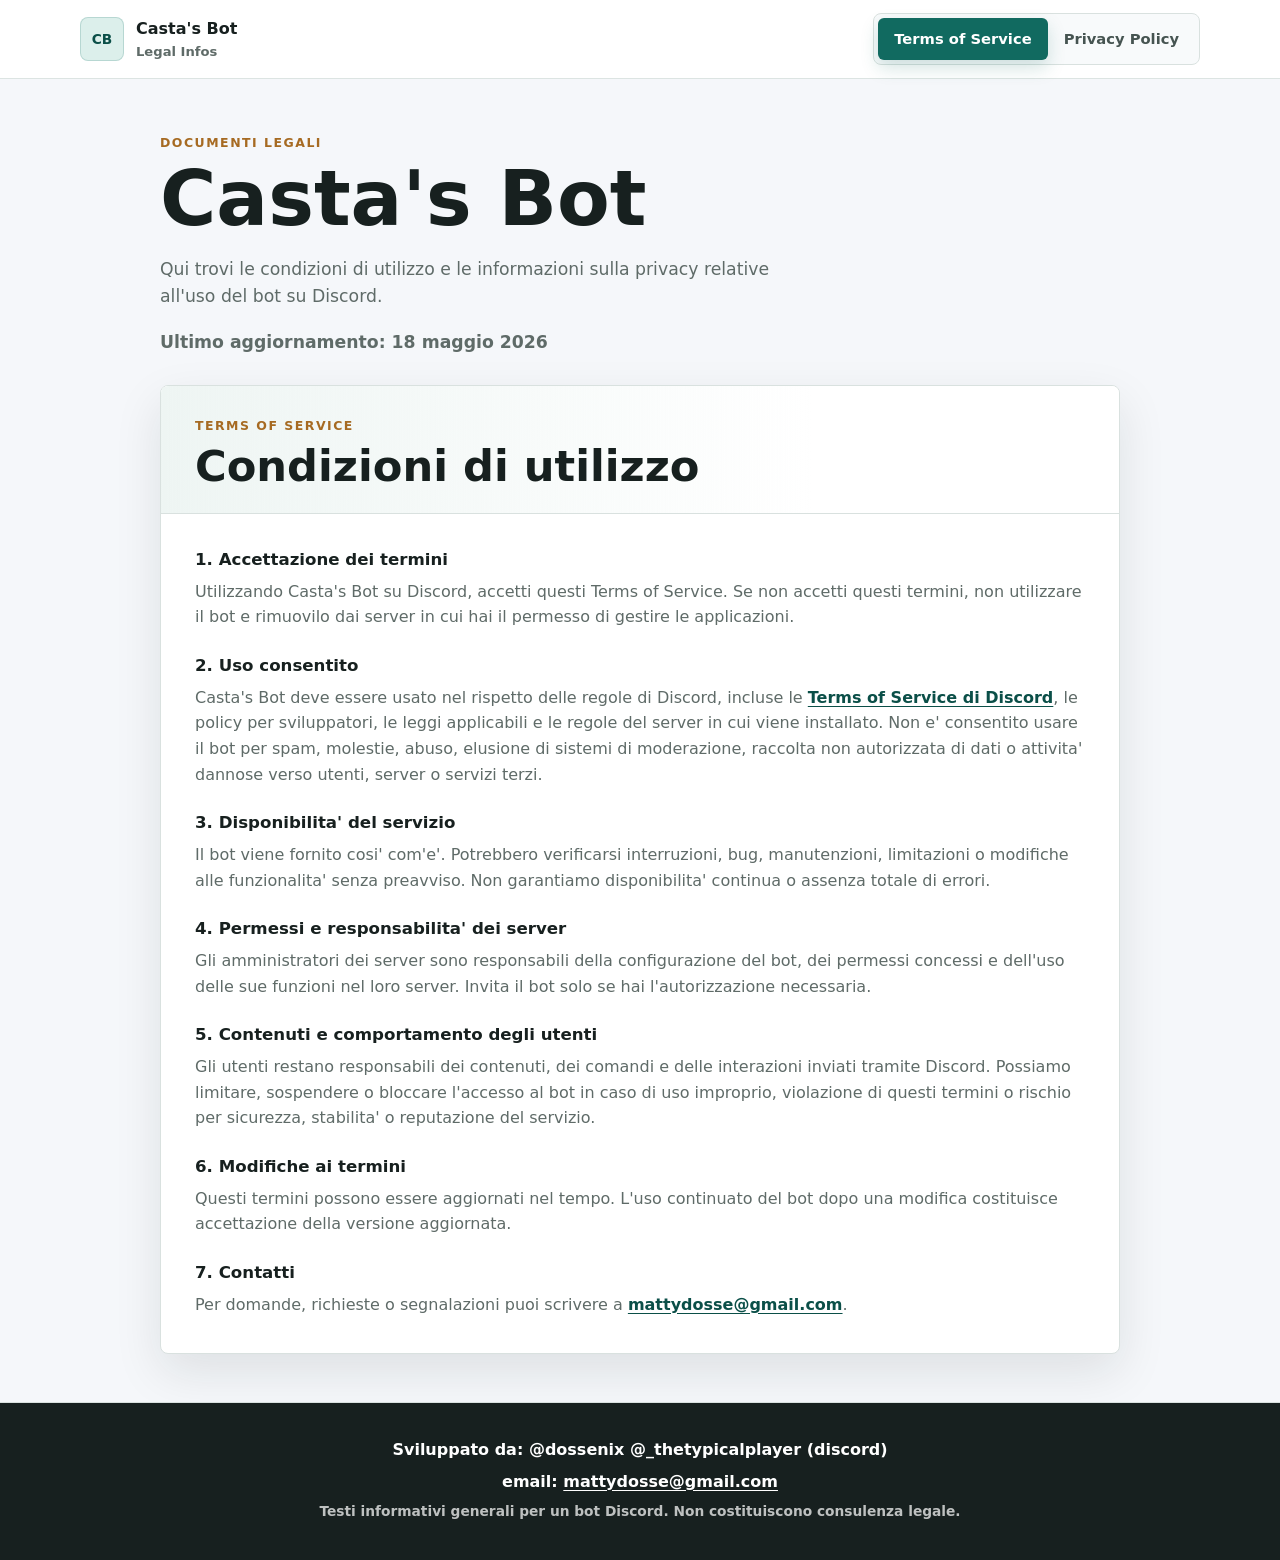
==== index.html @ 1a8fc3c4 "Add legal information page" ====
<!doctype html>
<html lang="it">
  <head>
    <meta charset="utf-8" />
    <meta name="viewport" content="width=device-width, initial-scale=1" />
    <meta
      name="description"
      content="Terms of Service e Privacy Policy per Casta's Bot, bot Discord."
    />
    <title>Casta's Bot | Legal Infos</title>
    <link rel="stylesheet" href="styles.css" />
  </head>
  <body>
    <header class="site-header">
      <nav class="nav" aria-label="Navigazione principale">
        <a class="brand" href="#terms" aria-label="Casta's Bot legal infos">
          <span class="brand-mark" aria-hidden="true">CB</span>
          <span>
            <span class="brand-name">Casta's Bot</span>
            <span class="brand-subtitle">Legal Infos</span>
          </span>
        </a>

        <div class="tabs" role="tablist" aria-label="Documenti legali">
          <button
            class="tab-button is-active"
            type="button"
            role="tab"
            aria-selected="true"
            aria-controls="terms"
            data-target="terms"
          >
            Terms of Service
          </button>
          <button
            class="tab-button"
            type="button"
            role="tab"
            aria-selected="false"
            aria-controls="privacy"
            data-target="privacy"
          >
            Privacy Policy
          </button>
        </div>
      </nav>
    </header>

    <main class="page-shell">
      <section class="intro" aria-labelledby="page-title">
        <p class="eyebrow">Documenti legali</p>
        <h1 id="page-title">Casta's Bot</h1>
        <p>
          Qui trovi le condizioni di utilizzo e le informazioni sulla privacy
          relative all'uso del bot su Discord.
        </p>
        <p class="last-updated">Ultimo aggiornamento: 18 maggio 2026</p>
      </section>

      <section
        class="policy-panel is-visible"
        id="terms"
        role="tabpanel"
        aria-labelledby="terms-title"
      >
        <div class="panel-heading">
          <p class="section-kicker">Terms of Service</p>
          <h2 id="terms-title">Condizioni di utilizzo</h2>
        </div>

        <article class="policy-content">
          <h3>1. Accettazione dei termini</h3>
          <p>
            Utilizzando Casta's Bot su Discord, accetti questi Terms of Service.
            Se non accetti questi termini, non utilizzare il bot e rimuovilo dai
            server in cui hai il permesso di gestire le applicazioni.
          </p>

          <h3>2. Uso consentito</h3>
          <p>
            Casta's Bot deve essere usato nel rispetto delle regole di Discord,
            incluse le
            <a href="https://discord.com/terms" target="_blank" rel="noreferrer"
              >Terms of Service di Discord</a
            >, le policy per sviluppatori, le leggi applicabili e le regole del
            server in cui viene installato. Non e' consentito usare il bot per
            spam, molestie, abuso, elusione di sistemi di moderazione, raccolta
            non autorizzata di dati o attivita' dannose verso utenti, server o
            servizi terzi.
          </p>

          <h3>3. Disponibilita' del servizio</h3>
          <p>
            Il bot viene fornito cosi' com'e'. Potrebbero verificarsi interruzioni,
            bug, manutenzioni, limitazioni o modifiche alle funzionalita' senza
            preavviso. Non garantiamo disponibilita' continua o assenza totale di
            errori.
          </p>

          <h3>4. Permessi e responsabilita' dei server</h3>
          <p>
            Gli amministratori dei server sono responsabili della configurazione
            del bot, dei permessi concessi e dell'uso delle sue funzioni nel loro
            server. Invita il bot solo se hai l'autorizzazione necessaria.
          </p>

          <h3>5. Contenuti e comportamento degli utenti</h3>
          <p>
            Gli utenti restano responsabili dei contenuti, dei comandi e delle
            interazioni inviati tramite Discord. Possiamo limitare, sospendere o
            bloccare l'accesso al bot in caso di uso improprio, violazione di
            questi termini o rischio per sicurezza, stabilita' o reputazione del
            servizio.
          </p>

          <h3>6. Modifiche ai termini</h3>
          <p>
            Questi termini possono essere aggiornati nel tempo. L'uso continuato
            del bot dopo una modifica costituisce accettazione della versione
            aggiornata.
          </p>

          <h3>7. Contatti</h3>
          <p>
            Per domande, richieste o segnalazioni puoi scrivere a
            <a href="mailto:mattydosse@gmail.com">mattydosse@gmail.com</a>.
          </p>
        </article>
      </section>

      <section
        class="policy-panel"
        id="privacy"
        role="tabpanel"
        aria-labelledby="privacy-title"
        hidden
      >
        <div class="panel-heading">
          <p class="section-kicker">Privacy Policy</p>
          <h2 id="privacy-title">Informativa sulla privacy</h2>
        </div>

        <article class="policy-content">
          <h3>1. Dati che possiamo trattare</h3>
          <p>
            Casta's Bot puo' trattare dati tecnici e dati Discord necessari al
            funzionamento del bot, come ID utente, ID server, ID canali, ruoli,
            impostazioni del server, comandi usati, timestamp, log tecnici e
            contenuti inviati dagli utenti quando sono necessari per eseguire una
            funzione richiesta.
          </p>

          <h3>2. Finalita' del trattamento</h3>
          <p>
            I dati vengono usati per fornire le funzionalita' del bot, gestire la
            configurazione dei server, migliorare stabilita' e sicurezza,
            prevenire abusi, correggere errori e rispondere a richieste di
            supporto.
          </p>

          <h3>3. Conservazione dei dati</h3>
          <p>
            Conserviamo i dati solo per il tempo necessario al funzionamento del
            bot, alla sicurezza del servizio, alla risoluzione di problemi
            tecnici o agli obblighi applicabili. I dati non piu' necessari
            vengono eliminati o resi non riconducibili quando possibile.
          </p>

          <h3>4. Condivisione dei dati</h3>
          <p>
            Non vendiamo i dati degli utenti. I dati possono essere trattati da
            servizi tecnici usati per ospitare, monitorare o mantenere il bot,
            oppure condivisi quando richiesto dalla legge o necessario per
            proteggere utenti, server e integrita' del servizio.
          </p>

          <h3>5. Sicurezza</h3>
          <p>
            Usiamo misure ragionevoli per proteggere i dati trattati dal bot.
            Nessun sistema online, tuttavia, puo' essere considerato sicuro al
            100%.
          </p>

          <h3>6. Diritti e richieste degli utenti</h3>
          <p>
            Puoi richiedere informazioni, correzione o cancellazione dei dati
            associati al tuo utilizzo del bot scrivendo a
            <a href="mailto:mattydosse@gmail.com">mattydosse@gmail.com</a>. Per
            aiutarci a gestire la richiesta, includi il tuo ID Discord e, se
            rilevante, l'ID del server.
          </p>

          <h3>7. Servizi di terze parti</h3>
          <p>
            Il bot opera sulla piattaforma Discord. L'uso di Discord resta
            soggetto ai
            <a href="https://discord.com/terms" target="_blank" rel="noreferrer"
              >termini</a
            >, alla
            <a href="https://discord.com/privacy" target="_blank" rel="noreferrer"
              >privacy policy</a
            >
            e alle impostazioni privacy di Discord. Per le applicazioni Discord
            possono inoltre applicarsi i
            <a
              href="https://support-dev.discord.com/hc/en-us/articles/8562894815383-Discord-Developer-Terms-of-Service"
              target="_blank"
              rel="noreferrer"
              >Developer Terms of Service</a
            >
            e la
            <a
              href="https://support-dev.discord.com/hc/en-us/articles/8563934450327-Discord-Developer-Policy"
              target="_blank"
              rel="noreferrer"
              >Developer Policy</a
            >.
          </p>

          <h3>8. Modifiche alla privacy policy</h3>
          <p>
            Questa Privacy Policy puo' essere aggiornata nel tempo. La versione
            pubblicata su questa pagina e' quella attualmente applicabile.
          </p>
        </article>
      </section>
    </main>

    <footer class="footer">
      <p>Sviluppato da: @dossenix @_thetypicalplayer (discord)</p>
      <p>email: <a href="mailto:mattydosse@gmail.com">mattydosse@gmail.com</a></p>
      <p class="disclaimer">
        Testi informativi generali per un bot Discord. Non costituiscono
        consulenza legale.
      </p>
    </footer>

    <script src="script.js"></script>
  </body>
</html>
---- styles.css ----
:root {
  color-scheme: light;
  --bg: #f5f7fa;
  --surface: #ffffff;
  --surface-soft: #eef5f3;
  --text: #17201f;
  --muted: #5f6b68;
  --line: #d9e1df;
  --accent: #116a60;
  --accent-strong: #0b4f48;
  --accent-soft: #dcefeb;
  --gold: #a66a22;
  --shadow: 0 18px 48px rgba(18, 32, 30, 0.1);
}

* {
  box-sizing: border-box;
}

html {
  scroll-behavior: smooth;
}

body {
  margin: 0;
  min-height: 100vh;
  background: var(--bg);
  color: var(--text);
  font-family:
    Inter, ui-sans-serif, system-ui, -apple-system, BlinkMacSystemFont, "Segoe UI",
    sans-serif;
  line-height: 1.6;
}

a {
  color: var(--accent-strong);
  font-weight: 700;
  text-decoration-thickness: 0.08em;
  text-underline-offset: 0.18em;
}

.site-header {
  position: sticky;
  top: 0;
  z-index: 10;
  border-bottom: 1px solid rgba(217, 225, 223, 0.9);
  background: rgba(255, 255, 255, 0.92);
  backdrop-filter: blur(18px);
}

.nav {
  display: flex;
  width: min(1120px, calc(100% - 32px));
  min-height: 78px;
  margin: 0 auto;
  align-items: center;
  justify-content: space-between;
  gap: 24px;
}

.brand {
  display: inline-flex;
  min-width: 0;
  align-items: center;
  gap: 12px;
  color: inherit;
  text-decoration: none;
}

.brand-mark {
  display: grid;
  width: 44px;
  height: 44px;
  flex: 0 0 auto;
  place-items: center;
  border: 1px solid rgba(17, 106, 96, 0.18);
  border-radius: 8px;
  background: var(--accent-soft);
  color: var(--accent-strong);
  font-size: 0.86rem;
  font-weight: 900;
  letter-spacing: 0;
}

.brand-name,
.brand-subtitle {
  display: block;
}

.brand-name {
  font-size: 1rem;
  font-weight: 850;
}

.brand-subtitle {
  color: var(--muted);
  font-size: 0.82rem;
  font-weight: 700;
}

.tabs {
  display: inline-flex;
  min-width: 0;
  padding: 4px;
  border: 1px solid var(--line);
  border-radius: 8px;
  background: #f8fafb;
}

.tab-button {
  min-height: 42px;
  border: 0;
  border-radius: 6px;
  background: transparent;
  color: #465451;
  cursor: pointer;
  font: inherit;
  font-size: 0.92rem;
  font-weight: 800;
  padding: 0 16px;
  transition:
    background 160ms ease,
    color 160ms ease,
    box-shadow 160ms ease;
}

.tab-button:hover {
  color: var(--text);
}

.tab-button:focus-visible {
  outline: 3px solid rgba(17, 106, 96, 0.22);
  outline-offset: 2px;
}

.tab-button.is-active {
  background: var(--accent);
  color: #ffffff;
  box-shadow: 0 8px 18px rgba(17, 106, 96, 0.18);
}

.page-shell {
  width: min(960px, calc(100% - 32px));
  margin: 0 auto;
  padding: 54px 0 48px;
}

.intro {
  max-width: 760px;
  padding: 0 0 28px;
}

.eyebrow,
.section-kicker {
  margin: 0 0 8px;
  color: var(--gold);
  font-size: 0.78rem;
  font-weight: 900;
  letter-spacing: 0.12em;
  text-transform: uppercase;
}

h1,
h2,
h3,
p {
  overflow-wrap: anywhere;
}

h1 {
  margin: 0;
  font-size: clamp(2.3rem, 6vw, 4.8rem);
  line-height: 1;
  letter-spacing: 0;
}

.intro p:not(.eyebrow) {
  max-width: 660px;
  margin: 18px 0 0;
  color: var(--muted);
  font-size: 1.08rem;
}

.intro .last-updated {
  color: var(--accent-strong);
  font-size: 0.95rem;
  font-weight: 850;
}

.policy-panel {
  border: 1px solid var(--line);
  border-radius: 8px;
  background: var(--surface);
  box-shadow: var(--shadow);
  overflow: hidden;
}

.policy-panel[hidden] {
  display: none;
}

.panel-heading {
  padding: 30px 34px 24px;
  border-bottom: 1px solid var(--line);
  background:
    linear-gradient(90deg, var(--surface-soft) 0, rgba(255, 255, 255, 0) 68%),
    var(--surface);
}

.panel-heading h2 {
  margin: 0;
  font-size: clamp(1.7rem, 4vw, 2.7rem);
  line-height: 1.05;
  letter-spacing: 0;
}

.policy-content {
  padding: 10px 34px 36px;
}

.policy-content h3 {
  margin: 26px 0 8px;
  font-size: 1.04rem;
  line-height: 1.25;
}

.policy-content p {
  margin: 0;
  color: var(--muted);
}

.footer {
  border-top: 1px solid var(--line);
  background: #17201f;
  color: #ffffff;
  padding: 28px 16px 32px;
  text-align: center;
}

.footer p {
  margin: 6px 0;
  font-weight: 750;
}

.footer a {
  color: #ffffff;
}

.footer .disclaimer {
  color: rgba(255, 255, 255, 0.72);
  font-size: 0.86rem;
  font-weight: 600;
}

@media (max-width: 720px) {
  .nav {
    align-items: stretch;
    flex-direction: column;
    gap: 14px;
    min-height: auto;
    padding: 14px 0;
  }

  .tabs {
    display: grid;
    grid-template-columns: 1fr 1fr;
    width: 100%;
  }

  .tab-button {
    min-width: 0;
    padding: 0 8px;
    font-size: 0.82rem;
  }

  .page-shell {
    padding-top: 36px;
  }

  .panel-heading,
  .policy-content {
    padding-left: 20px;
    padding-right: 20px;
  }
}
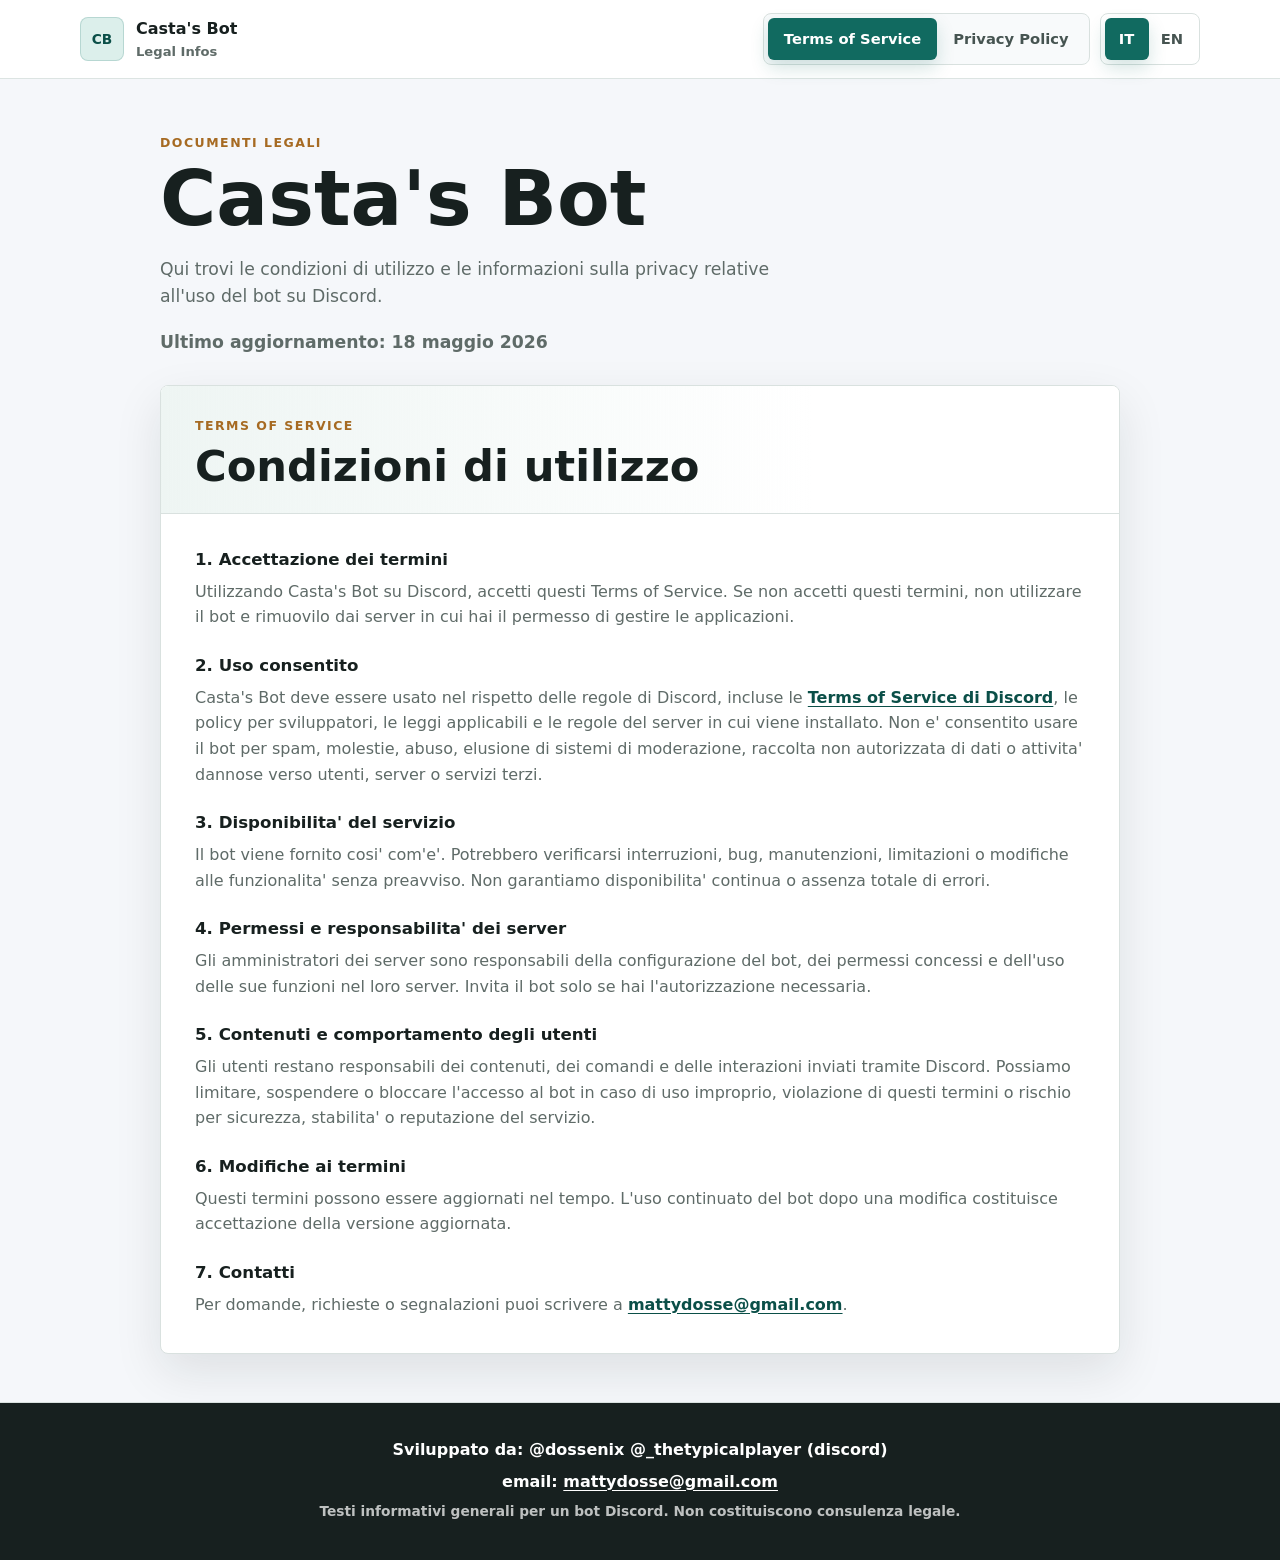
==== commit 8bb10405: "Add bilingual language switcher" ====
--- a/index.html
+++ b/index.html
@@ -21,40 +21,63 @@
           </span>
         </a>
 
-        <div class="tabs" role="tablist" aria-label="Documenti legali">
-          <button
-            class="tab-button is-active"
-            type="button"
-            role="tab"
-            aria-selected="true"
-            aria-controls="terms"
-            data-target="terms"
-          >
-            Terms of Service
-          </button>
-          <button
-            class="tab-button"
-            type="button"
-            role="tab"
-            aria-selected="false"
-            aria-controls="privacy"
-            data-target="privacy"
-          >
-            Privacy Policy
-          </button>
+        <div class="nav-actions">
+          <div class="tabs" role="tablist" aria-label="Documenti legali">
+            <button
+              class="tab-button is-active"
+              type="button"
+              role="tab"
+              aria-selected="true"
+              aria-controls="terms"
+              data-target="terms"
+            >
+              Terms of Service
+            </button>
+            <button
+              class="tab-button"
+              type="button"
+              role="tab"
+              aria-selected="false"
+              aria-controls="privacy"
+              data-target="privacy"
+            >
+              Privacy Policy
+            </button>
+          </div>
+
+          <div class="language-switch" aria-label="Selezione lingua">
+            <button
+              class="language-button is-active"
+              type="button"
+              data-lang="it"
+              aria-pressed="true"
+            >
+              IT
+            </button>
+            <button
+              class="language-button"
+              type="button"
+              data-lang="en"
+              aria-pressed="false"
+            >
+              EN
+            </button>
+          </div>
         </div>
       </nav>
     </header>
 
     <main class="page-shell">
       <section class="intro" aria-labelledby="page-title">
-        <p class="eyebrow">Documenti legali</p>
+        <p class="eyebrow" data-i18n="intro.eyebrow">Documenti legali</p>
         <h1 id="page-title">Casta's Bot</h1>
-        <p>
+        <p data-i18n="intro.copy">
           Qui trovi le condizioni di utilizzo e le informazioni sulla privacy
           relative all'uso del bot su Discord.
         </p>
-        <p class="last-updated">Ultimo aggiornamento: 18 maggio 2026</p>
+        <p class="last-updated" data-i18n="intro.updated">
+          Ultimo aggiornamento: 18 maggio 2026
+        </p>
       </section>
 
       <section
@@ -64,20 +87,20 @@
         aria-labelledby="terms-title"
       >
         <div class="panel-heading">
-          <p class="section-kicker">Terms of Service</p>
-          <h2 id="terms-title">Condizioni di utilizzo</h2>
+          <p class="section-kicker" data-i18n="terms.kicker">Terms of Service</p>
+          <h2 id="terms-title" data-i18n="terms.title">Condizioni di utilizzo</h2>
         </div>
 
         <article class="policy-content">
-          <h3>1. Accettazione dei termini</h3>
-          <p>
+          <h3 data-i18n="terms.1.title">1. Accettazione dei termini</h3>
+          <p data-i18n="terms.1.body">
             Utilizzando Casta's Bot su Discord, accetti questi Terms of Service.
             Se non accetti questi termini, non utilizzare il bot e rimuovilo dai
             server in cui hai il permesso di gestire le applicazioni.
           </p>
 
-          <h3>2. Uso consentito</h3>
-          <p>
+          <h3 data-i18n="terms.2.title">2. Uso consentito</h3>
+          <p data-i18n-html="terms.2.body">
             Casta's Bot deve essere usato nel rispetto delle regole di Discord,
             incluse le
             <a href="https://discord.com/terms" target="_blank" rel="noreferrer"
@@ -89,23 +112,23 @@
             servizi terzi.
           </p>
 
-          <h3>3. Disponibilita' del servizio</h3>
-          <p>
+          <h3 data-i18n="terms.3.title">3. Disponibilita' del servizio</h3>
+          <p data-i18n="terms.3.body">
             Il bot viene fornito cosi' com'e'. Potrebbero verificarsi interruzioni,
             bug, manutenzioni, limitazioni o modifiche alle funzionalita' senza
             preavviso. Non garantiamo disponibilita' continua o assenza totale di
             errori.
           </p>
 
-          <h3>4. Permessi e responsabilita' dei server</h3>
-          <p>
+          <h3 data-i18n="terms.4.title">4. Permessi e responsabilita' dei server</h3>
+          <p data-i18n="terms.4.body">
             Gli amministratori dei server sono responsabili della configurazione
             del bot, dei permessi concessi e dell'uso delle sue funzioni nel loro
             server. Invita il bot solo se hai l'autorizzazione necessaria.
           </p>
 
-          <h3>5. Contenuti e comportamento degli utenti</h3>
-          <p>
+          <h3 data-i18n="terms.5.title">5. Contenuti e comportamento degli utenti</h3>
+          <p data-i18n="terms.5.body">
             Gli utenti restano responsabili dei contenuti, dei comandi e delle
             interazioni inviati tramite Discord. Possiamo limitare, sospendere o
             bloccare l'accesso al bot in caso di uso improprio, violazione di
@@ -113,15 +136,15 @@
             servizio.
           </p>
 
-          <h3>6. Modifiche ai termini</h3>
-          <p>
+          <h3 data-i18n="terms.6.title">6. Modifiche ai termini</h3>
+          <p data-i18n="terms.6.body">
             Questi termini possono essere aggiornati nel tempo. L'uso continuato
             del bot dopo una modifica costituisce accettazione della versione
             aggiornata.
           </p>
 
-          <h3>7. Contatti</h3>
-          <p>
+          <h3 data-i18n="terms.7.title">7. Contatti</h3>
+          <p data-i18n-html="terms.7.body">
             Per domande, richieste o segnalazioni puoi scrivere a
             <a href="mailto:mattydosse@gmail.com">mattydosse@gmail.com</a>.
           </p>
@@ -136,13 +159,13 @@
         hidden
       >
         <div class="panel-heading">
-          <p class="section-kicker">Privacy Policy</p>
-          <h2 id="privacy-title">Informativa sulla privacy</h2>
+          <p class="section-kicker" data-i18n="privacy.kicker">Privacy Policy</p>
+          <h2 id="privacy-title" data-i18n="privacy.title">Informativa sulla privacy</h2>
         </div>
 
         <article class="policy-content">
-          <h3>1. Dati che possiamo trattare</h3>
-          <p>
+          <h3 data-i18n="privacy.1.title">1. Dati che possiamo trattare</h3>
+          <p data-i18n="privacy.1.body">
             Casta's Bot puo' trattare dati tecnici e dati Discord necessari al
             funzionamento del bot, come ID utente, ID server, ID canali, ruoli,
             impostazioni del server, comandi usati, timestamp, log tecnici e
@@ -150,39 +173,39 @@
             funzione richiesta.
           </p>
 
-          <h3>2. Finalita' del trattamento</h3>
-          <p>
+          <h3 data-i18n="privacy.2.title">2. Finalita' del trattamento</h3>
+          <p data-i18n="privacy.2.body">
             I dati vengono usati per fornire le funzionalita' del bot, gestire la
             configurazione dei server, migliorare stabilita' e sicurezza,
             prevenire abusi, correggere errori e rispondere a richieste di
             supporto.
           </p>
 
-          <h3>3. Conservazione dei dati</h3>
-          <p>
+          <h3 data-i18n="privacy.3.title">3. Conservazione dei dati</h3>
+          <p data-i18n="privacy.3.body">
             Conserviamo i dati solo per il tempo necessario al funzionamento del
             bot, alla sicurezza del servizio, alla risoluzione di problemi
             tecnici o agli obblighi applicabili. I dati non piu' necessari
             vengono eliminati o resi non riconducibili quando possibile.
           </p>
 
-          <h3>4. Condivisione dei dati</h3>
-          <p>
+          <h3 data-i18n="privacy.4.title">4. Condivisione dei dati</h3>
+          <p data-i18n="privacy.4.body">
             Non vendiamo i dati degli utenti. I dati possono essere trattati da
             servizi tecnici usati per ospitare, monitorare o mantenere il bot,
             oppure condivisi quando richiesto dalla legge o necessario per
             proteggere utenti, server e integrita' del servizio.
           </p>
 
-          <h3>5. Sicurezza</h3>
-          <p>
+          <h3 data-i18n="privacy.5.title">5. Sicurezza</h3>
+          <p data-i18n="privacy.5.body">
             Usiamo misure ragionevoli per proteggere i dati trattati dal bot.
             Nessun sistema online, tuttavia, puo' essere considerato sicuro al
             100%.
           </p>
 
-          <h3>6. Diritti e richieste degli utenti</h3>
-          <p>
+          <h3 data-i18n="privacy.6.title">6. Diritti e richieste degli utenti</h3>
+          <p data-i18n-html="privacy.6.body">
             Puoi richiedere informazioni, correzione o cancellazione dei dati
             associati al tuo utilizzo del bot scrivendo a
             <a href="mailto:mattydosse@gmail.com">mattydosse@gmail.com</a>. Per
@@ -190,8 +213,8 @@
             rilevante, l'ID del server.
           </p>
 
-          <h3>7. Servizi di terze parti</h3>
-          <p>
+          <h3 data-i18n="privacy.7.title">7. Servizi di terze parti</h3>
+          <p data-i18n-html="privacy.7.body">
             Il bot opera sulla piattaforma Discord. L'uso di Discord resta
             soggetto ai
             <a href="https://discord.com/terms" target="_blank" rel="noreferrer"
@@ -217,8 +240,8 @@
             >.
           </p>
 
-          <h3>8. Modifiche alla privacy policy</h3>
-          <p>
+          <h3 data-i18n="privacy.8.title">8. Modifiche alla privacy policy</h3>
+          <p data-i18n="privacy.8.body">
             Questa Privacy Policy puo' essere aggiornata nel tempo. La versione
             pubblicata su questa pagina e' quella attualmente applicabile.
           </p>
@@ -227,9 +250,13 @@
     </main>
 
     <footer class="footer">
-      <p>Sviluppato da: @dossenix @_thetypicalplayer (discord)</p>
-      <p>email: <a href="mailto:mattydosse@gmail.com">mattydosse@gmail.com</a></p>
-      <p class="disclaimer">
+      <p data-i18n="footer.developed">
+        Sviluppato da: @dossenix @_thetypicalplayer (discord)
+      </p>
+      <p data-i18n-html="footer.email">
+        email: <a href="mailto:mattydosse@gmail.com">mattydosse@gmail.com</a>
+      </p>
+      <p class="disclaimer" data-i18n="footer.disclaimer">
         Testi informativi generali per un bot Discord. Non costituiscono
         consulenza legale.
       </p>
--- a/styles.css
+++ b/styles.css
@@ -98,6 +98,13 @@
   font-weight: 700;
 }
 
+.nav-actions {
+  display: inline-flex;
+  min-width: 0;
+  align-items: center;
+  gap: 10px;
+}
+
 .tabs {
   display: inline-flex;
   min-width: 0;
@@ -107,7 +114,17 @@
   background: #f8fafb;
 }
 
-.tab-button {
+.language-switch {
+  display: inline-flex;
+  flex: 0 0 auto;
+  padding: 4px;
+  border: 1px solid var(--line);
+  border-radius: 8px;
+  background: #ffffff;
+}
+
+.tab-button,
+.language-button {
   min-height: 42px;
   border: 0;
   border-radius: 6px;
@@ -124,16 +141,24 @@
     box-shadow 160ms ease;
 }
 
-.tab-button:hover {
+.language-button {
+  min-width: 44px;
+  padding: 0 12px;
+}
+
+.tab-button:hover,
+.language-button:hover {
   color: var(--text);
 }
 
-.tab-button:focus-visible {
+.tab-button:focus-visible,
+.language-button:focus-visible {
   outline: 3px solid rgba(17, 106, 96, 0.22);
   outline-offset: 2px;
 }
 
-.tab-button.is-active {
+.tab-button.is-active,
+.language-button.is-active {
   background: var(--accent);
   color: #ffffff;
   box-shadow: 0 8px 18px rgba(17, 106, 96, 0.18);
@@ -261,13 +286,26 @@
     padding: 14px 0;
   }
 
+  .nav-actions {
+    align-items: stretch;
+    flex-direction: column;
+    width: 100%;
+  }
+
   .tabs {
     display: grid;
     grid-template-columns: 1fr 1fr;
     width: 100%;
   }
 
-  .tab-button {
+  .language-switch {
+    display: grid;
+    grid-template-columns: 1fr 1fr;
+    width: 100%;
+  }
+
+  .tab-button,
+  .language-button {
     min-width: 0;
     padding: 0 8px;
     font-size: 0.82rem;
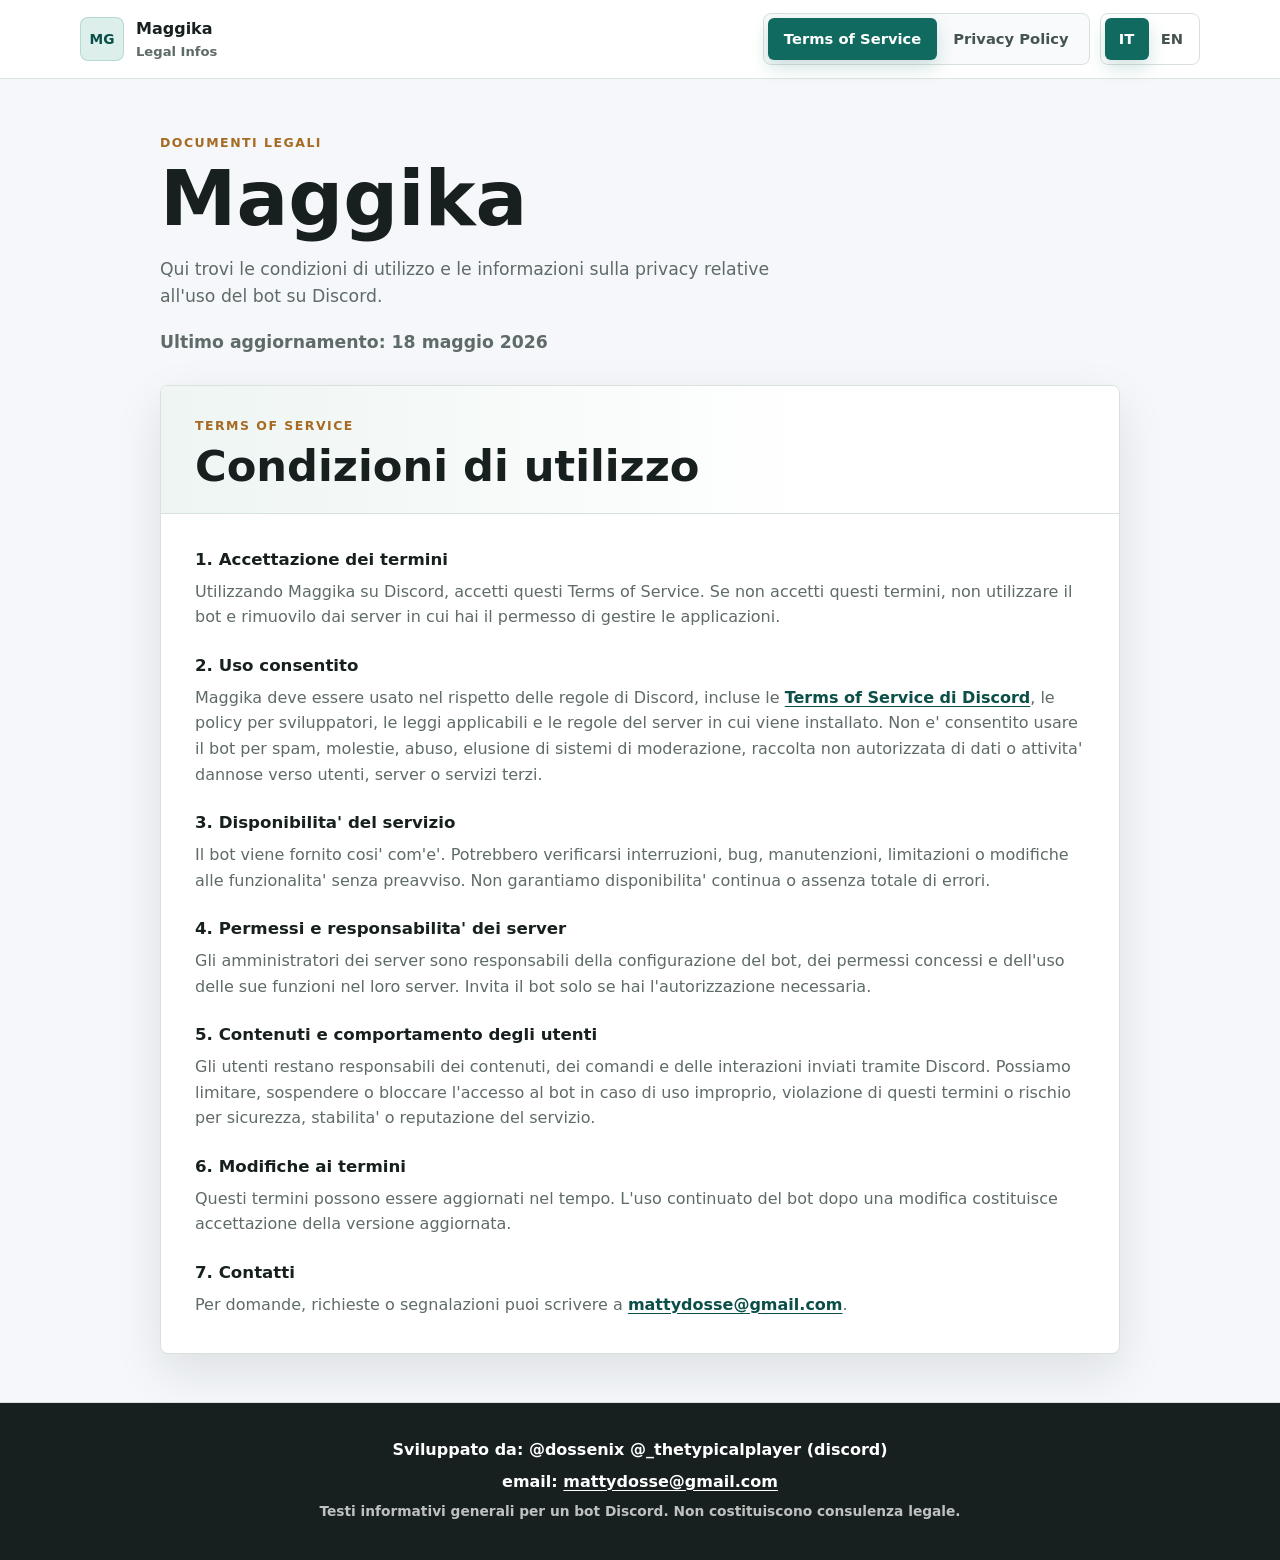
==== commit ea3c757b: "Rename bot to Maggika" ====
--- a/index.html
+++ b/index.html
@@ -5,18 +5,18 @@
     <meta name="viewport" content="width=device-width, initial-scale=1" />
     <meta
       name="description"
-      content="Terms of Service e Privacy Policy per Casta's Bot, bot Discord."
+      content="Terms of Service e Privacy Policy per Maggika, bot Discord."
     />
-    <title>Casta's Bot | Legal Infos</title>
+    <title>Maggika | Legal Infos</title>
     <link rel="stylesheet" href="styles.css" />
   </head>
   <body>
     <header class="site-header">
       <nav class="nav" aria-label="Navigazione principale">
-        <a class="brand" href="#terms" aria-label="Casta's Bot legal infos">
-          <span class="brand-mark" aria-hidden="true">CB</span>
+        <a class="brand" href="#terms" aria-label="Maggika legal infos">
+          <span class="brand-mark" aria-hidden="true">MG</span>
           <span>
-            <span class="brand-name">Casta's Bot</span>
+            <span class="brand-name">Maggika</span>
             <span class="brand-subtitle">Legal Infos</span>
           </span>
         </a>
@@ -70,7 +70,7 @@
     <main class="page-shell">
       <section class="intro" aria-labelledby="page-title">
         <p class="eyebrow" data-i18n="intro.eyebrow">Documenti legali</p>
-        <h1 id="page-title">Casta's Bot</h1>
+        <h1 id="page-title">Maggika</h1>
         <p data-i18n="intro.copy">
           Qui trovi le condizioni di utilizzo e le informazioni sulla privacy
           relative all'uso del bot su Discord.
@@ -94,14 +94,14 @@
         <article class="policy-content">
           <h3 data-i18n="terms.1.title">1. Accettazione dei termini</h3>
           <p data-i18n="terms.1.body">
-            Utilizzando Casta's Bot su Discord, accetti questi Terms of Service.
+            Utilizzando Maggika su Discord, accetti questi Terms of Service.
             Se non accetti questi termini, non utilizzare il bot e rimuovilo dai
             server in cui hai il permesso di gestire le applicazioni.
           </p>
 
           <h3 data-i18n="terms.2.title">2. Uso consentito</h3>
           <p data-i18n-html="terms.2.body">
-            Casta's Bot deve essere usato nel rispetto delle regole di Discord,
+            Maggika deve essere usato nel rispetto delle regole di Discord,
             incluse le
             <a href="https://discord.com/terms" target="_blank" rel="noreferrer"
               >Terms of Service di Discord</a
@@ -166,7 +166,7 @@
         <article class="policy-content">
           <h3 data-i18n="privacy.1.title">1. Dati che possiamo trattare</h3>
           <p data-i18n="privacy.1.body">
-            Casta's Bot puo' trattare dati tecnici e dati Discord necessari al
+            Maggika puo' trattare dati tecnici e dati Discord necessari al
             funzionamento del bot, come ID utente, ID server, ID canali, ruoli,
             impostazioni del server, comandi usati, timestamp, log tecnici e
             contenuti inviati dagli utenti quando sono necessari per eseguire una
@@ -262,6 +262,6 @@
       </p>
     </footer>
 
-    <script src="script.js"></script>
+    <script src="script.js?v=20260518-langfix"></script>
   </body>
 </html>
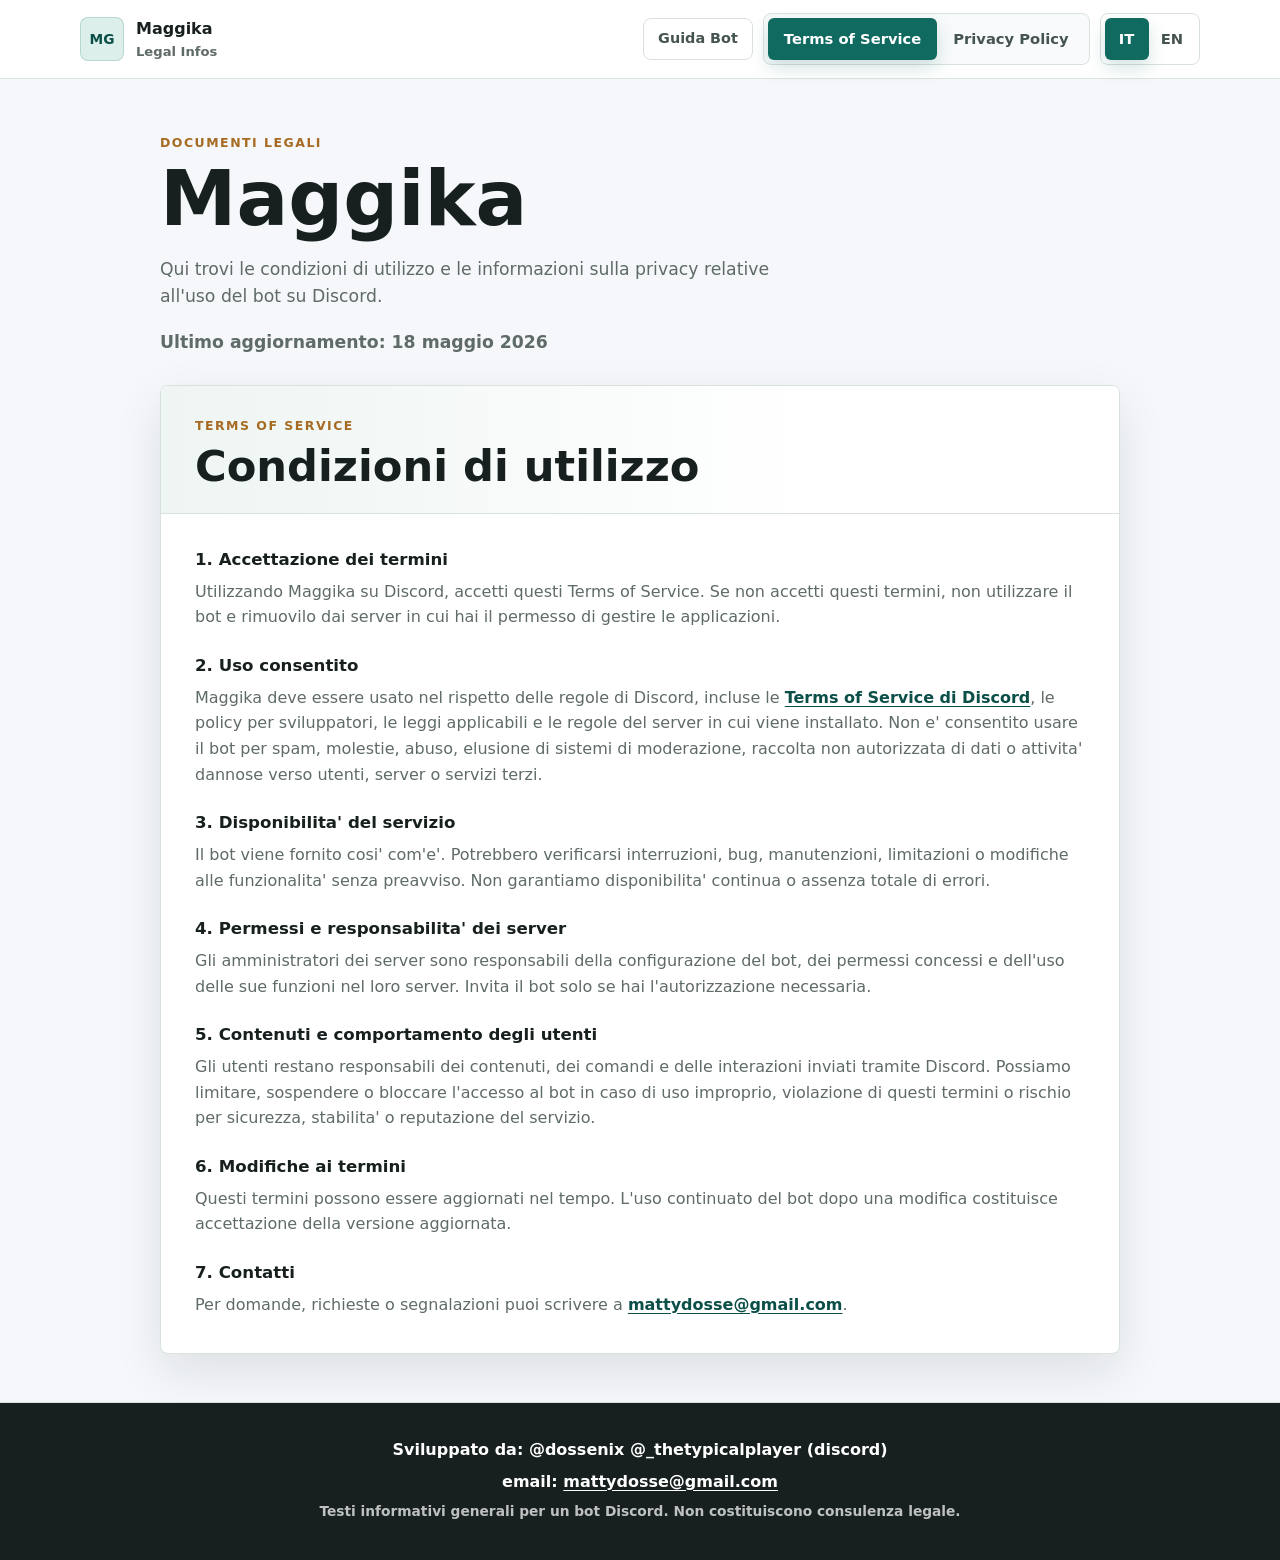
==== commit 230e182a: "Add Maggika bot guide page" ====
--- a/index.html
+++ b/index.html
@@ -13,7 +13,7 @@
   <body>
     <header class="site-header">
       <nav class="nav" aria-label="Navigazione principale">
-        <a class="brand" href="#terms" aria-label="Maggika legal infos">
+        <a class="brand" href="index.html#terms" aria-label="Maggika legal infos">
           <span class="brand-mark" aria-hidden="true">MG</span>
           <span>
             <span class="brand-name">Maggika</span>
@@ -22,6 +22,10 @@
         </a>
 
         <div class="nav-actions">
+          <div class="page-links" aria-label="Pagine sito">
+            <a class="page-link" href="bot.html">Guida Bot</a>
+          </div>
+
           <div class="tabs" role="tablist" aria-label="Documenti legali">
             <button
               class="tab-button is-active"
--- a/styles.css
+++ b/styles.css
@@ -103,6 +103,38 @@
   min-width: 0;
   align-items: center;
   gap: 10px;
+}
+
+.page-links {
+  display: inline-flex;
+  min-width: 0;
+  align-items: center;
+  gap: 6px;
+}
+
+.page-link {
+  display: inline-flex;
+  min-height: 42px;
+  align-items: center;
+  border: 1px solid var(--line);
+  border-radius: 8px;
+  background: #ffffff;
+  color: #465451;
+  font-size: 0.9rem;
+  font-weight: 850;
+  padding: 0 14px;
+  text-decoration: none;
+  transition:
+    background 160ms ease,
+    border-color 160ms ease,
+    color 160ms ease;
+}
+
+.page-link:hover,
+.page-link.is-active {
+  border-color: rgba(17, 106, 96, 0.22);
+  background: var(--accent-soft);
+  color: var(--accent-strong);
 }
 
 .tabs {
@@ -220,6 +252,16 @@
   overflow: hidden;
 }
 
+.guide-panel,
+.doc-section,
+.feature-item {
+  border: 1px solid var(--line);
+  border-radius: 8px;
+  background: var(--surface);
+  box-shadow: var(--shadow);
+  overflow: hidden;
+}
+
 .policy-panel[hidden] {
   display: none;
 }
@@ -251,6 +293,149 @@
 
 .policy-content p {
   margin: 0;
+  color: var(--muted);
+}
+
+.policy-content p + p {
+  margin-top: 12px;
+}
+
+.guide-shell {
+  width: min(1120px, calc(100% - 32px));
+}
+
+.feature-grid {
+  display: grid;
+  grid-template-columns: repeat(4, minmax(0, 1fr));
+  gap: 14px;
+  margin: 0 0 18px;
+}
+
+.feature-item {
+  box-shadow: 0 12px 32px rgba(18, 32, 30, 0.07);
+  padding: 22px;
+}
+
+.feature-item h2 {
+  margin: 0 0 8px;
+  font-size: 1rem;
+  line-height: 1.25;
+}
+
+.feature-item p {
+  margin: 0;
+  color: var(--muted);
+  font-size: 0.94rem;
+}
+
+.guide-panel {
+  margin-bottom: 18px;
+}
+
+.docs-stack {
+  display: grid;
+  gap: 14px;
+}
+
+.doc-section {
+  box-shadow: 0 12px 32px rgba(18, 32, 30, 0.07);
+}
+
+.doc-section summary {
+  cursor: pointer;
+  list-style: none;
+  padding: 22px 24px;
+  color: var(--text);
+  font-size: 1.02rem;
+  font-weight: 900;
+}
+
+.doc-section summary::-webkit-details-marker {
+  display: none;
+}
+
+.doc-section summary::after {
+  content: "+";
+  float: right;
+  color: var(--accent);
+  font-weight: 900;
+}
+
+.doc-section[open] summary {
+  border-bottom: 1px solid var(--line);
+  background: var(--surface-soft);
+}
+
+.doc-section[open] summary::after {
+  content: "-";
+}
+
+.doc-section h3 {
+  margin: 22px 24px 10px;
+  font-size: 0.98rem;
+}
+
+.table-wrap {
+  overflow-x: auto;
+  padding: 18px 24px 2px;
+}
+
+.table-wrap + .table-wrap,
+.compact-table {
+  padding-top: 6px;
+}
+
+table {
+  width: 100%;
+  min-width: 720px;
+  border-collapse: collapse;
+  font-size: 0.9rem;
+}
+
+th,
+td {
+  border-bottom: 1px solid var(--line);
+  padding: 12px 12px;
+  text-align: left;
+  vertical-align: top;
+}
+
+th {
+  color: var(--text);
+  font-size: 0.78rem;
+  font-weight: 900;
+  letter-spacing: 0.08em;
+  text-transform: uppercase;
+}
+
+td {
+  color: var(--muted);
+}
+
+code {
+  border: 1px solid rgba(17, 106, 96, 0.16);
+  border-radius: 6px;
+  background: var(--accent-soft);
+  color: var(--accent-strong);
+  font-family:
+    "SFMono-Regular", Consolas, "Liberation Mono", Menlo, monospace;
+  font-size: 0.86em;
+  font-weight: 750;
+  padding: 0.1em 0.36em;
+}
+
+.note-list {
+  margin: 14px 24px 24px;
+  padding-left: 20px;
+  color: var(--muted);
+}
+
+.note-list li + li {
+  margin-top: 6px;
+}
+
+.inline-note {
+  margin: 16px 24px 22px;
   color: var(--muted);
 }
 
@@ -292,6 +477,17 @@
     width: 100%;
   }
 
+  .page-links {
+    display: grid;
+    grid-template-columns: 1fr 1fr;
+    width: 100%;
+  }
+
+  .page-link {
+    justify-content: center;
+    padding: 0 8px;
+  }
+
   .tabs {
     display: grid;
     grid-template-columns: 1fr 1fr;
@@ -320,4 +516,40 @@
     padding-left: 20px;
     padding-right: 20px;
   }
-}
+
+  .feature-grid {
+    grid-template-columns: 1fr;
+  }
+
+  .doc-section summary {
+    padding: 18px 20px;
+  }
+
+  .table-wrap {
+    padding-left: 20px;
+    padding-right: 20px;
+  }
+
+  .doc-section h3,
+  .note-list,
+  .inline-note {
+    margin-left: 20px;
+    margin-right: 20px;
+  }
+}
+
+@media (min-width: 721px) and (max-width: 1040px) {
+  .nav {
+    align-items: flex-start;
+    flex-direction: column;
+    padding: 14px 0;
+  }
+
+  .nav-actions {
+    width: 100%;
+  }
+
+  .feature-grid {
+    grid-template-columns: repeat(2, minmax(0, 1fr));
+  }
+}
